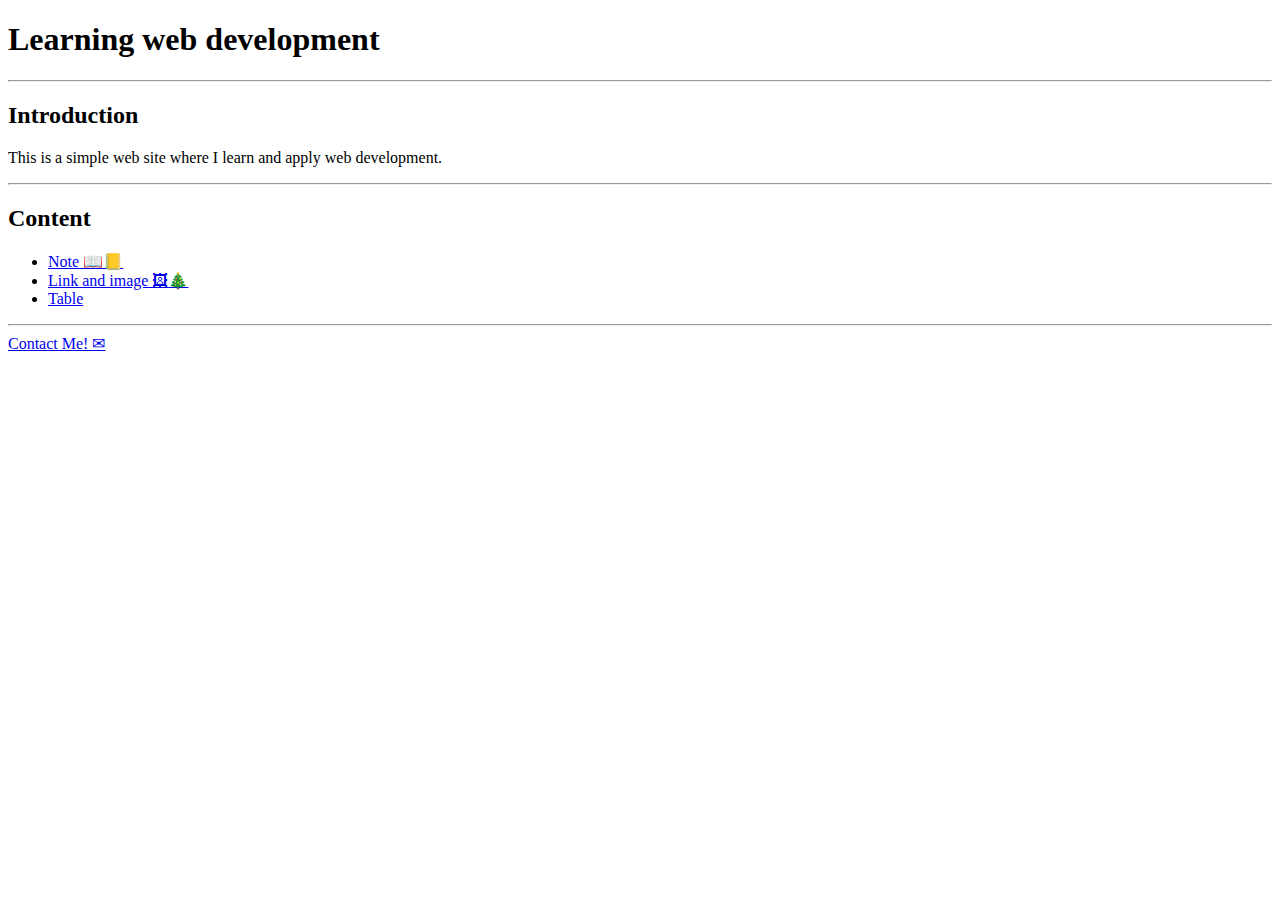
==== index.html @ 04829f76 "Initial commit" ====
<!DOCTYPE html>
<html lang="en">
<head>
    <meta charset="UTF-8">
    <meta http-equiv="X-UA-Compatible" content="IE=edge">
    <meta name="viewport" content="width=device-width, initial-scale=1.0">
    <title>Learn web</title>
</head>
<body>
    <h1>Learning web development</h1>
    <hr>
    <h2>Introduction</h2>
    <p>This is a simple web site where I learn and apply web development.</p>
    <hr>
    <h2>Content</h2>
    <ul>
        <li><a href="note.html">Note 📖📒</a></li>
        <li><a href="01_lession_image_and_link/image_n_link.html">Link and image 🖼🎄</a></li>
        <li><a href="02_table_and_form/table.html">Table</a></li>
    </ul>
    <hr>
    <a href="contact.html">Contact Me! ✉</a>
</body>
</html>
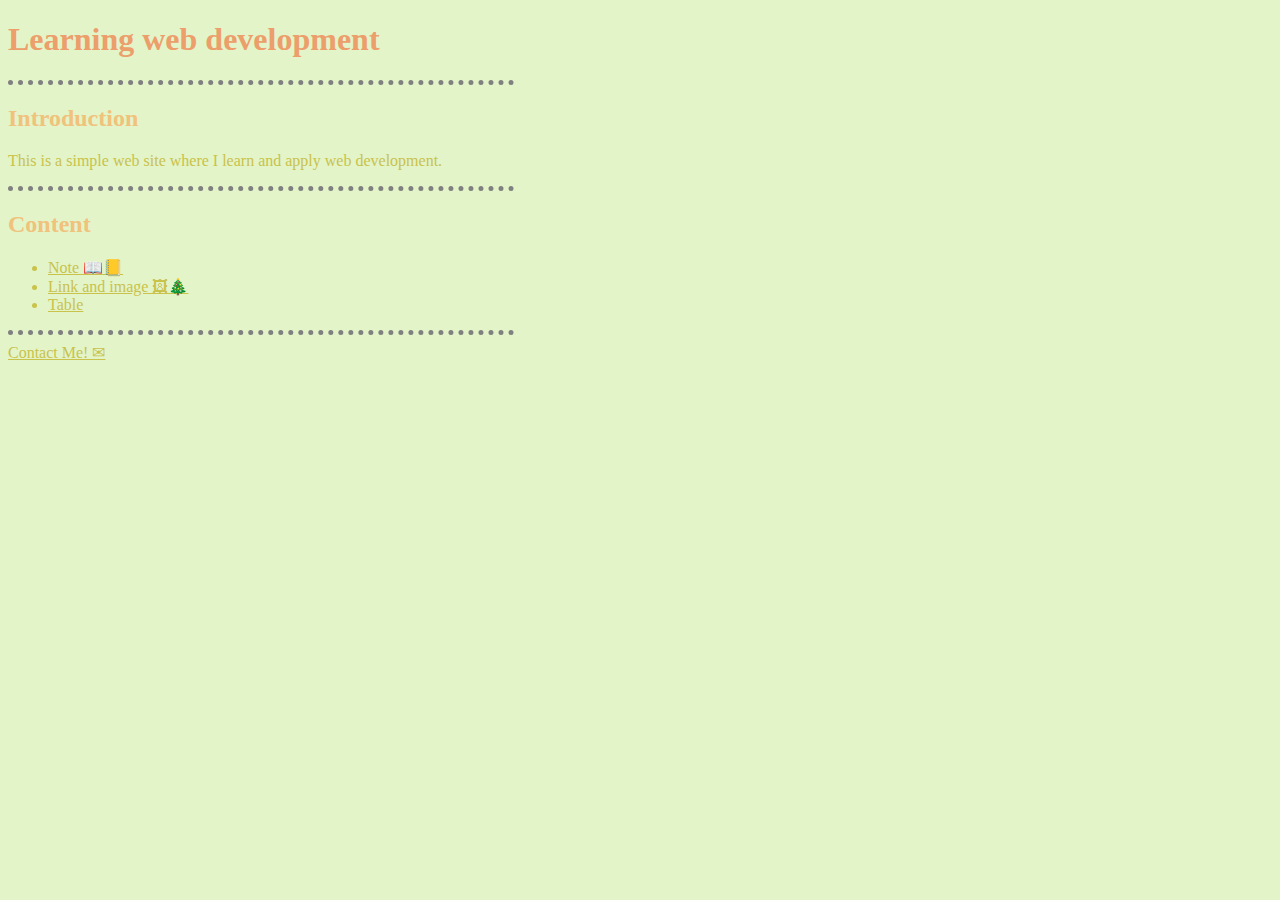
==== commit c09ee34c: "Finish basic CSS section" ====
--- a/index.html
+++ b/index.html
@@ -5,6 +5,7 @@
     <meta http-equiv="X-UA-Compatible" content="IE=edge">
     <meta name="viewport" content="width=device-width, initial-scale=1.0">
     <title>Learn web</title>
+    <link rel="stylesheet" href="css/styles.css">
 </head>
 <body>
     <h1>Learning web development</h1>
--- a/css/styles.css
+++ b/css/styles.css
@@ -0,0 +1,23 @@
+body {
+    background-color: #e3f4c9;
+}
+
+hr {
+    border-style: dotted none none;
+    border-top-width: 5px;
+    width: 40%;
+    margin-left: 0%;
+    border-color: gray;
+}
+
+h1 {
+    color: #ec9e6b;
+}
+
+h2 {
+    color: #f0c27c;
+}
+
+p, li, a {
+    color: #c9c24b;
+}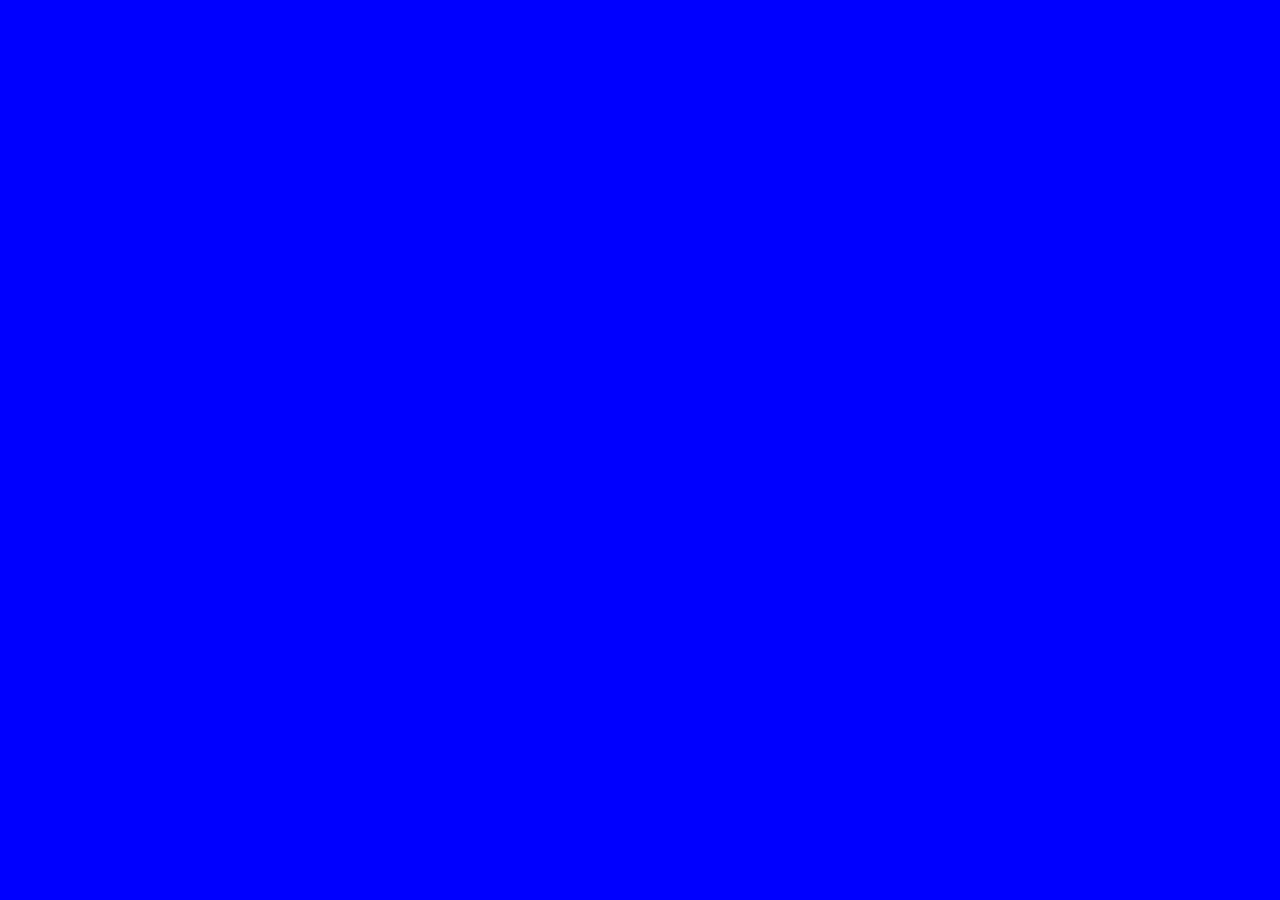
==== commit 37c65e28: "First lession of intermediate CSS" ====
--- a/index.html
+++ b/index.html
@@ -4,22 +4,11 @@
     <meta charset="UTF-8">
     <meta http-equiv="X-UA-Compatible" content="IE=edge">
     <meta name="viewport" content="width=device-width, initial-scale=1.0">
-    <title>Learn web</title>
+    <title>Document</title>
     <link rel="stylesheet" href="css/styles.css">
+    <link rel="icon" href="favicon.ico">
 </head>
 <body>
-    <h1>Learning web development</h1>
-    <hr>
-    <h2>Introduction</h2>
-    <p>This is a simple web site where I learn and apply web development.</p>
-    <hr>
-    <h2>Content</h2>
-    <ul>
-        <li><a href="note.html">Note 📖📒</a></li>
-        <li><a href="01_lession_image_and_link/image_n_link.html">Link and image 🖼🎄</a></li>
-        <li><a href="02_table_and_form/table.html">Table</a></li>
-    </ul>
-    <hr>
-    <a href="contact.html">Contact Me! ✉</a>
+    
 </body>
 </html>--- a/css/styles.css
+++ b/css/styles.css
@@ -1,23 +1,3 @@
 body {
-    background-color: #e3f4c9;
-}
-
-hr {
-    border-style: dotted none none;
-    border-top-width: 5px;
-    width: 40%;
-    margin-left: 0%;
-    border-color: gray;
-}
-
-h1 {
-    color: #ec9e6b;
-}
-
-h2 {
-    color: #f0c27c;
-}
-
-p, li, a {
-    color: #c9c24b;
+    background-color: blue;
 }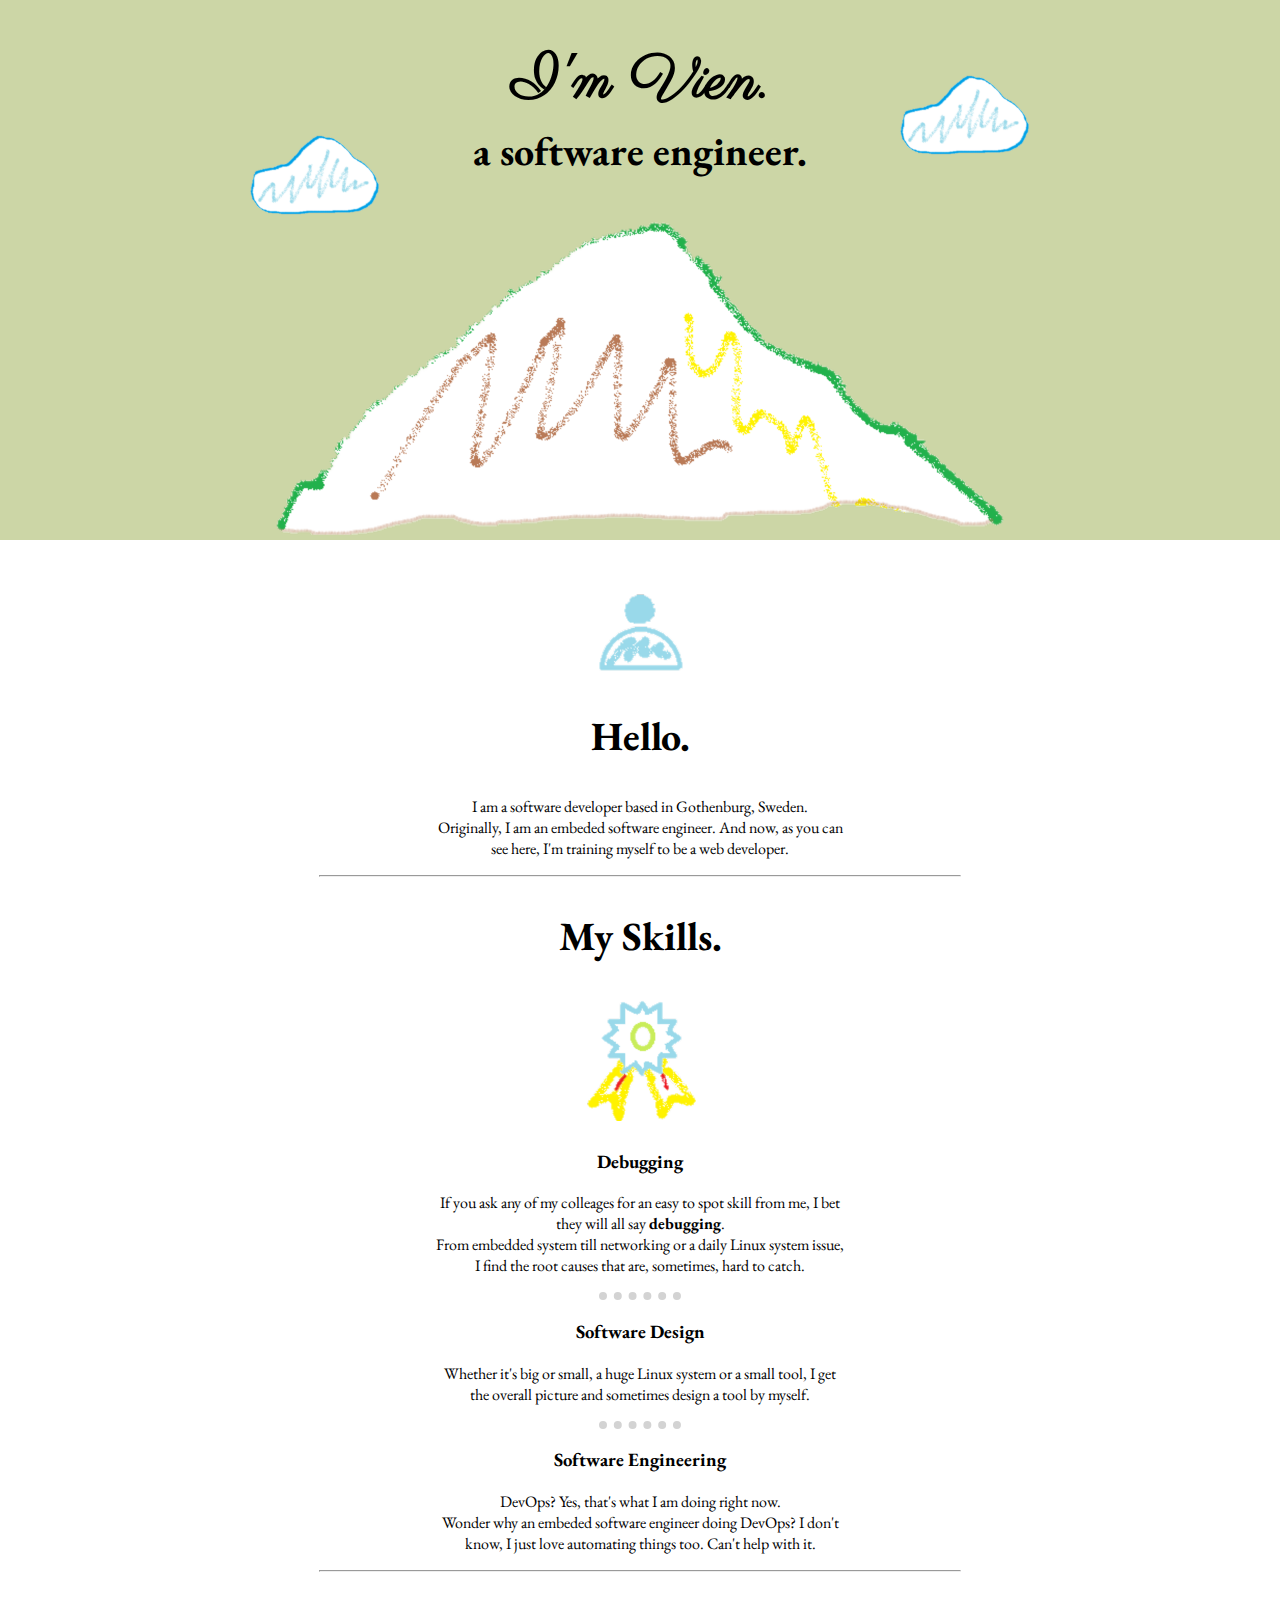
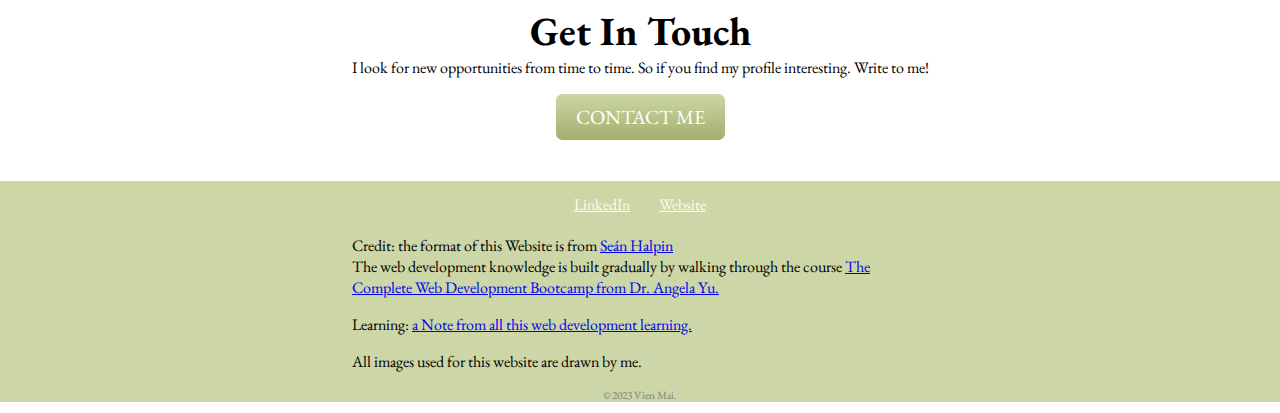
==== commit 4998c6ba: "finish intermediate CSS" ====
--- a/index.html
+++ b/index.html
@@ -7,8 +7,73 @@
     <title>Document</title>
     <link rel="stylesheet" href="css/styles.css">
     <link rel="icon" href="favicon.ico">
+    <link rel="preconnect" href="https://fonts.googleapis.com"><link rel="preconnect" href="https://fonts.gstatic.com" crossorigin><link href="https://fonts.googleapis.com/css2?family=Parisienne&display=swap" rel="stylesheet">
+    <link rel="preconnect" href="https://fonts.googleapis.com"><link rel="preconnect" href="https://fonts.gstatic.com" crossorigin><link href="https://fonts.googleapis.com/css2?family=EB+Garamond&display=swap" rel="stylesheet">
 </head>
 <body>
-    
+    <div class="top-container">
+        <div class="banner-top">
+            <img class="left-cloud" src="images/cloud.png" alt="cloud-img">
+            <div class="banner-text">
+                <h1><span class="my-name">I'm Vien.</span></h1>
+                <h2>a software engineer.</h2>
+            </div>
+            <img class="right-cloud" src="images/cloud.png" alt="cloud-img">
+        </div>
+        <div class="banner-bottom">
+            <img src="images/mountain.png" alt="mountain-img">
+        </div>        
+    </div>
+
+    <div class="middle-container">
+        <div class="profile">
+          <img src="images/profile.png" alt="profile-img">
+          <h2>Hello.</h2>
+          <p>I am a software developer based in Gothenburg, Sweden. <br>
+            Originally, I am an embeded software engineer. And now, as you can see here, I'm training myself to be a web developer.</p>
+        </div>
+        <hr class="section-divide-line">
+        <div class="skills">
+          <h2>My Skills.</h2>
+          <img class="" src="images/skills.png" alt="skills-img">
+          <div class="skill-row">
+            <h3>Debugging</h3>
+            <p>If you ask any of my colleages for an easy to spot skill from me, I bet they will all say <strong>debugging</strong>. <br>
+            From embedded system till networking or a daily Linux system issue, I find the root causes that are, sometimes, hard to catch.</p>
+          </div>
+          <hr class="skill-divide-line">
+          <div class="skill-row">
+            <h3>Software Design</h3>
+            <p>Whether it's big or small, a huge Linux system or a small tool, I get the overall picture and sometimes design a tool by myself.</p>
+          </div>
+          <hr class="skill-divide-line">
+          <div class="skill-row">
+            <h3>Software Engineering</h3>
+            <p>DevOps? Yes, that's what I am doing right now. <br>
+               Wonder why an embeded software engineer doing DevOps? I don't know, I just love automating things too. Can't help with it.</p>
+          </div>
+        </div>
+
+        <hr class="section-divide-line">
+        <div class="contact-me">
+          <h2>Get In Touch</h2>
+          <p class="get-in-touch-desc">I look for new opportunities from time to time. So if you find my profile interesting. Write to me!</p>
+          <a class="btn-contact-me" href="mailto:name@email.com">CONTACT ME</a>
+        </div>
+      </div>
+      
+      
+      <div class="bottom-container">
+        <a class="footer-link" href="https://www.linkedin.com/in/vien-duc-mai/">LinkedIn</a>
+        <a class="footer-link" href="https://vien-dev.github.io/learn_web_development/">Website</a>
+        <div class="site-note">
+          <p class="credit">Credit: the format of this Website is from <a href="https://web.archive.org/web/20180819202235js_/http://seanhalpin.io/">Seán Halpin</a> <br>
+            The web development knowledge is built gradually by walking through the course <a href="https://www.udemy.com/course/the-complete-web-development-bootcamp">The Complete Web Development Bootcamp from Dr. Angela Yu.</a></p>
+          <span>Learning: </span><a class="learning-note" href="note.html">a Note from all this web development learning.</a>    
+          <p>All images used for this website are drawn by me.</p>
+        </div>
+        <p class="copy-right">© 2023 Vien Mai.</p>
+      </div>
+      
 </body>
 </html>--- a/css/styles.css
+++ b/css/styles.css
@@ -1,3 +1,112 @@
 body {
-    background-color: blue;
-}+    margin: 0px;
+    text-align: center;
+    font-family: 'EB Garamond', serif;
+}
+h2 {
+    font-size: 2.5rem;
+}
+
+/*------------------- top container ----------------*/
+.top-container {
+    background-color: #CCD6A6;
+}
+.my-name {
+    font-weight:bolder;
+}
+.banner-text {
+    display: inline-block;
+    width: 40%;
+}
+.banner-text h1 {
+    font-family: 'Parisienne', cursive;
+    font-size:3.8rem;
+    margin-bottom: 0.2%;
+}
+.banner-text h2 {
+    margin-top: 0%;
+}
+.left-cloud {
+    position: relative;
+    top: 50px;
+}
+.right-cloud {
+    position: relative;
+    bottom: 10px;
+}
+
+/*----------------- mid container--------------------*/
+.middle-container {
+    margin-top: 4%;
+}
+.section-divide-line {
+    width: 50%;
+}
+.profile, .skills {
+    width: 32%;
+    margin: 0 auto;
+}
+.skill-divide-line {
+    border-style: dotted none none;
+    border-width: 8px;
+    border-color: lightgray;
+    width: 20%;
+}
+.contact-me h2 {
+    margin-bottom: 0;
+}
+.contact-me p {
+    margin-top: 0;
+    margin-bottom: 2%;
+}
+.btn-contact-me {
+    background: #ccd6a6;
+    background-image: -webkit-linear-gradient(top, #ccd6a6, #a2b06c);
+    background-image: -moz-linear-gradient(top, #ccd6a6, #a2b06c);
+    background-image: -ms-linear-gradient(top, #ccd6a6, #a2b06c);
+    background-image: -o-linear-gradient(top, #ccd6a6, #a2b06c);
+    background-image: linear-gradient(to bottom, #ccd6a6, #a2b06c);
+    -webkit-border-radius: 7;
+    -moz-border-radius: 7;
+    border-radius: 7px;
+    color: #ffffff;
+    font-size: 20px;
+    padding: 10px 20px 10px 20px;
+    text-decoration: none;
+}
+
+.btn-contact-me:hover {
+    background: #d2dbad;
+    background-image: -webkit-linear-gradient(top, #d2dbad, #acb588);
+    background-image: -moz-linear-gradient(top, #d2dbad, #acb588);
+    background-image: -ms-linear-gradient(top, #d2dbad, #acb588);
+    background-image: -o-linear-gradient(top, #d2dbad, #acb588);
+    background-image: linear-gradient(to bottom, #d2dbad, #acb588);
+    text-decoration: none;
+}
+
+/*----------------- bottom container ----------------*/
+.bottom-container {
+    background-color: #CCD6A6;
+    margin-top: 4%;
+}
+.footer-link {
+    display: inline-block;
+    margin-top: 1%;
+    padding: 0 0.8rem;
+    color: floralwhite;
+}
+.footer-link:hover {
+    color: #eee5d3;
+}
+.site-note {
+    width: 45%;
+    margin-top: 20px;
+    margin-left: auto;
+    margin-right: auto;
+    text-align: left;
+}
+.copy-right {
+    font-size: 0.7rem;
+    color: gray;
+}
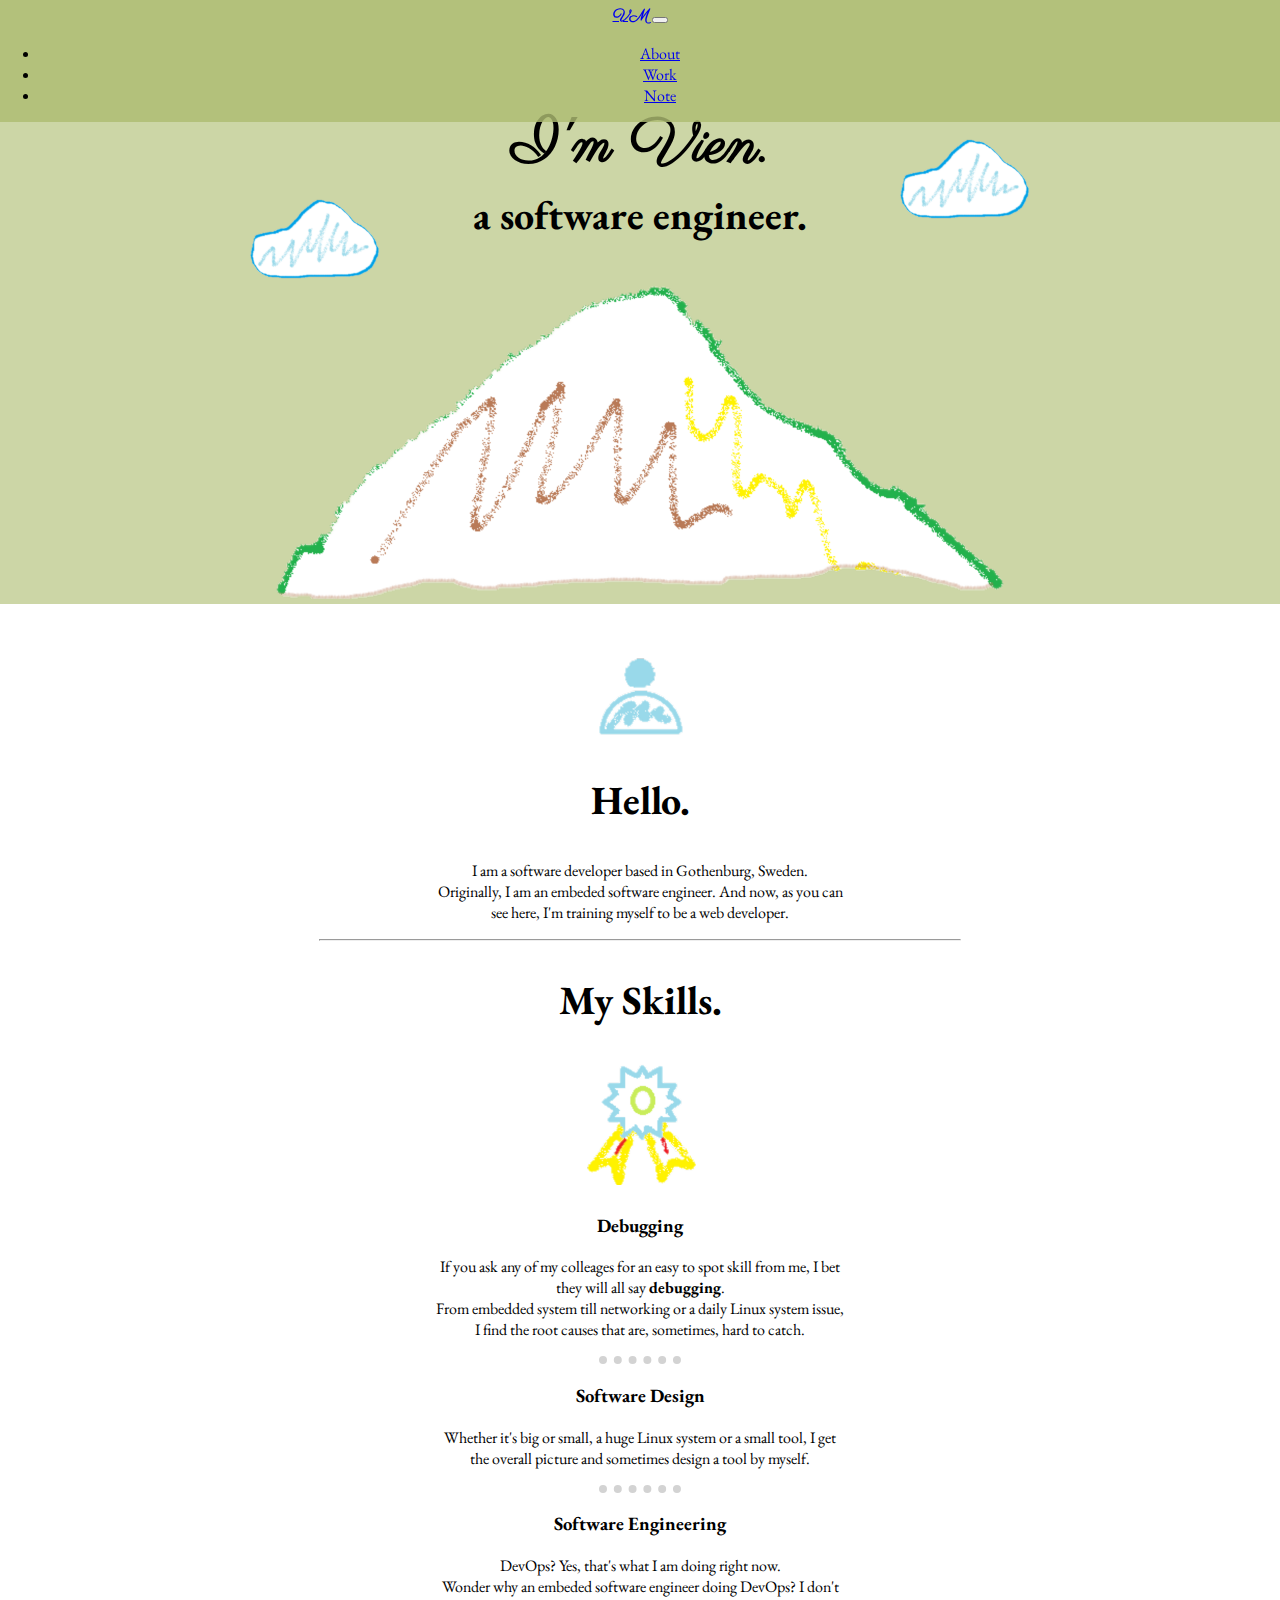
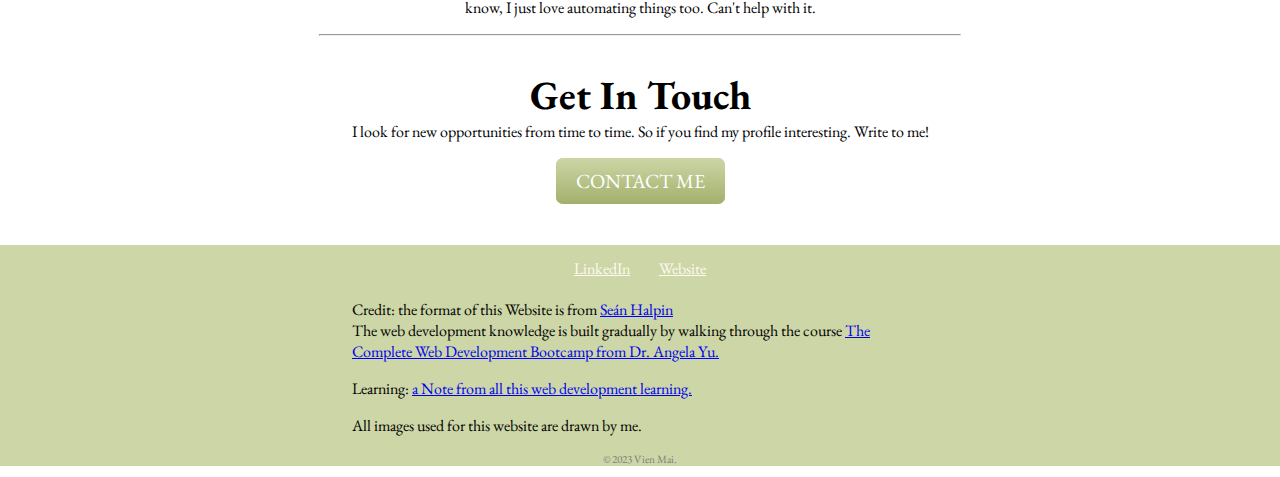
==== commit 2b4723fb: "Add navbar using Bootstrap" ====
--- a/index.html
+++ b/index.html
@@ -5,12 +5,35 @@
     <meta http-equiv="X-UA-Compatible" content="IE=edge">
     <meta name="viewport" content="width=device-width, initial-scale=1.0">
     <title>Document</title>
-    <link rel="stylesheet" href="css/styles.css">
     <link rel="icon" href="favicon.ico">
     <link rel="preconnect" href="https://fonts.googleapis.com"><link rel="preconnect" href="https://fonts.gstatic.com" crossorigin><link href="https://fonts.googleapis.com/css2?family=Parisienne&display=swap" rel="stylesheet">
     <link rel="preconnect" href="https://fonts.googleapis.com"><link rel="preconnect" href="https://fonts.gstatic.com" crossorigin><link href="https://fonts.googleapis.com/css2?family=EB+Garamond&display=swap" rel="stylesheet">
+    <link href="https://cdn.jsdelivr.net/npm/bootstrap@5.3.0-alpha1/dist/css/bootstrap.min.css" rel="stylesheet" integrity="sha384-GLhlTQ8iRABdZLl6O3oVMWSktQOp6b7In1Zl3/Jr59b6EGGoI1aFkw7cmDA6j6gD" crossorigin="anonymous">
+    <script src="https://cdn.jsdelivr.net/npm/bootstrap@5.3.0-alpha1/dist/js/bootstrap.bundle.min.js" integrity="sha384-w76AqPfDkMBDXo30jS1Sgez6pr3x5MlQ1ZAGC+nuZB+EYdgRZgiwxhTBTkF7CXvN" crossorigin="anonymous"></script>
+    <link rel="stylesheet" href="css/styles.css">
 </head>
 <body>
+    <nav class="navbar navbar-expand-lg my-custom-navbar">
+      <div class="container-fluid">
+        <a class="navbar-brand my-custom-brand" href="#"><strong>VM</strong></a>
+        <button class="navbar-toggler" type="button" data-bs-toggle="collapse" data-bs-target="#navbarNav" aria-controls="navbarNav" aria-expanded="false" aria-label="Toggle navigation">
+          <span class="navbar-toggler-icon"></span>
+        </button>
+        <div class="collapse navbar-collapse" id="navbarNav">
+          <ul class="navbar-nav ms-auto">
+            <li class="nav-item">
+              <a class="nav-link"href="#">About</a>
+            </li>
+            <li class="nav-item">
+              <a class="nav-link" href="#">Work</a>
+            </li>
+            <li class="nav-item">
+              <a class="nav-link" href="note.html">Note</a>
+            </li>
+          </ul>
+        </div>
+      </div>
+    </nav>
     <div class="top-container">
         <div class="banner-top">
             <img class="left-cloud" src="images/cloud.png" alt="cloud-img">
@@ -74,6 +97,5 @@
         </div>
         <p class="copy-right">© 2023 Vien Mai.</p>
       </div>
-      
 </body>
 </html>--- a/css/styles.css
+++ b/css/styles.css
@@ -7,9 +7,22 @@
     font-size: 2.5rem;
 }
 
+/*------------------- nav bar ----------------------*/
+.my-custom-navbar {
+    background-color: #adbc71d1; /*#adbc71;*/
+    position: fixed;
+    width: 100%;
+    padding-top: 4px;
+}
+.my-custom-brand {
+    font-family: 'Parisienne', cursive;
+    font-weight: 900;
+}
+
 /*------------------- top container ----------------*/
 .top-container {
     background-color: #CCD6A6;
+    padding-top: 64px;
 }
 .my-name {
     font-weight:bolder;
@@ -41,6 +54,8 @@
 }
 .section-divide-line {
     width: 50%;
+    margin-left: auto;
+    margin-right: auto;
 }
 .profile, .skills {
     width: 32%;
@@ -51,6 +66,8 @@
     border-width: 8px;
     border-color: lightgray;
     width: 20%;
+    margin-left: auto;
+    margin-right: auto;
 }
 .contact-me h2 {
     margin-bottom: 0;
